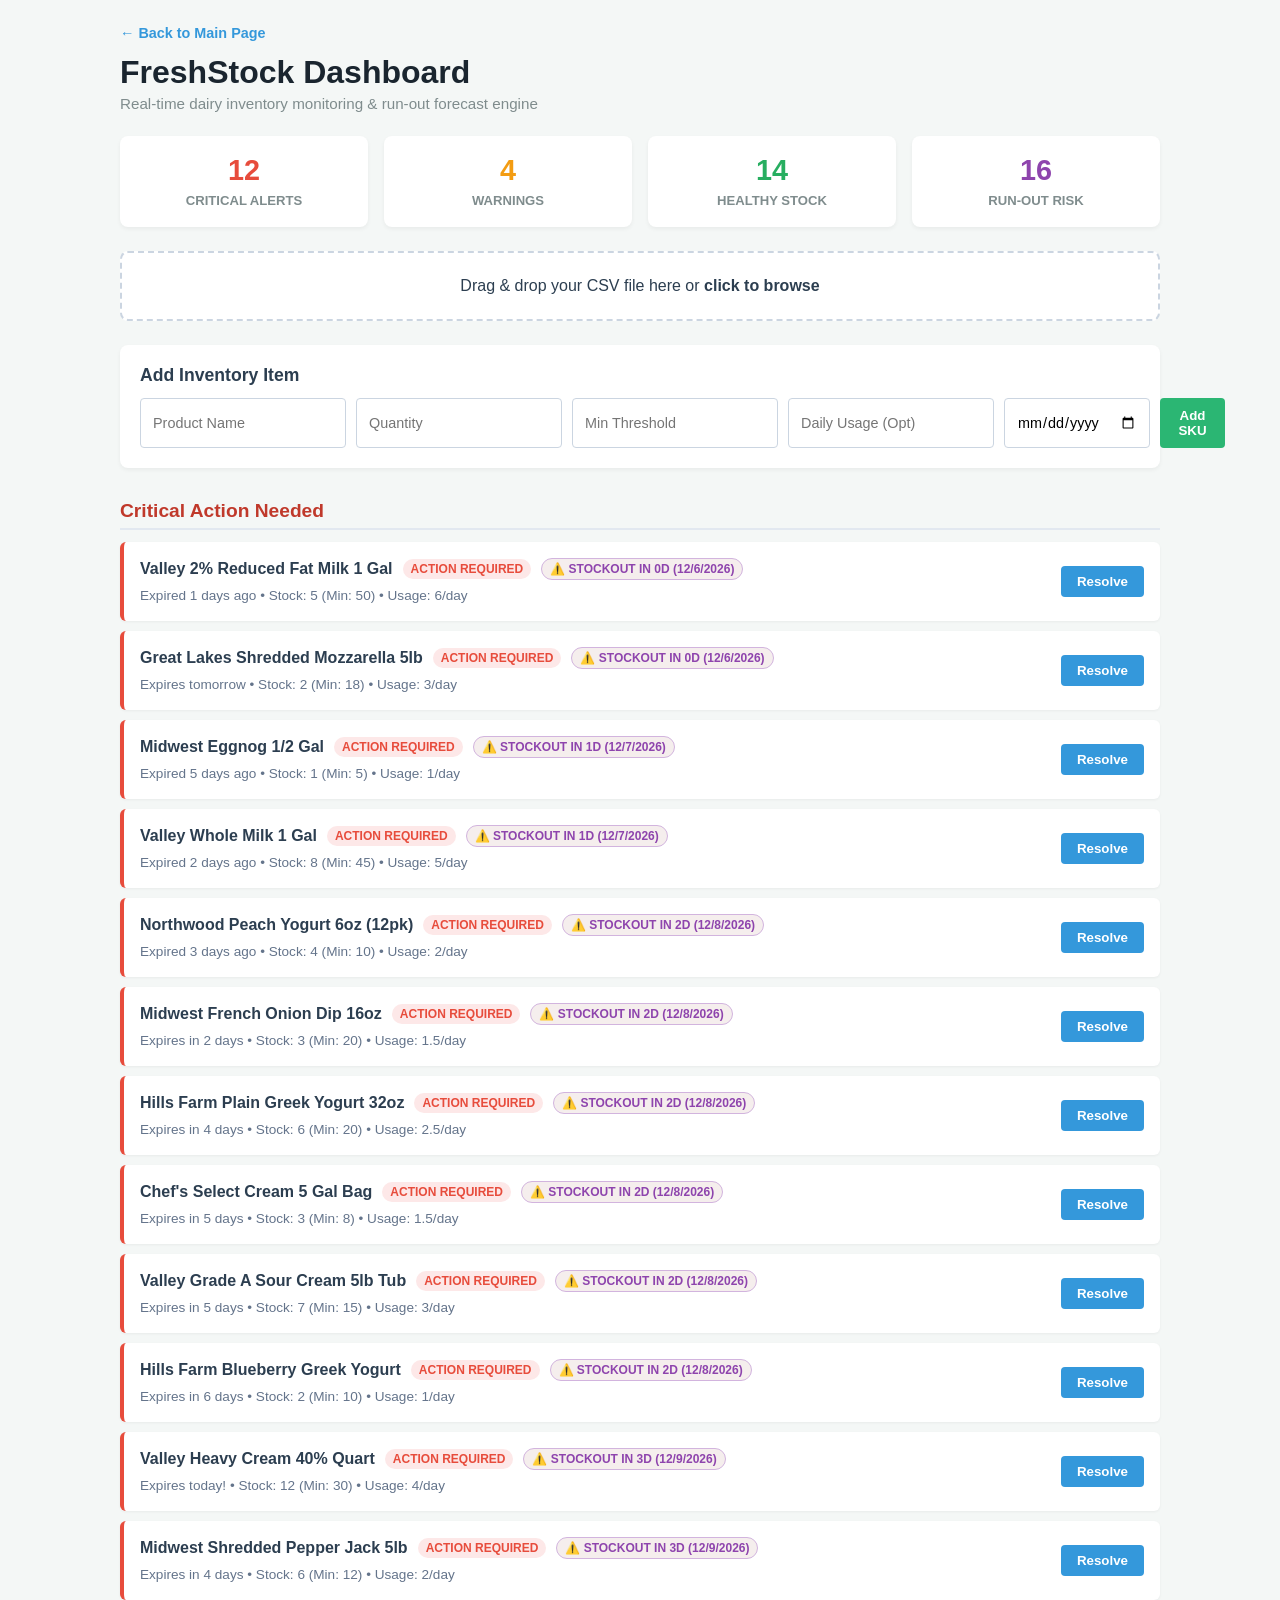
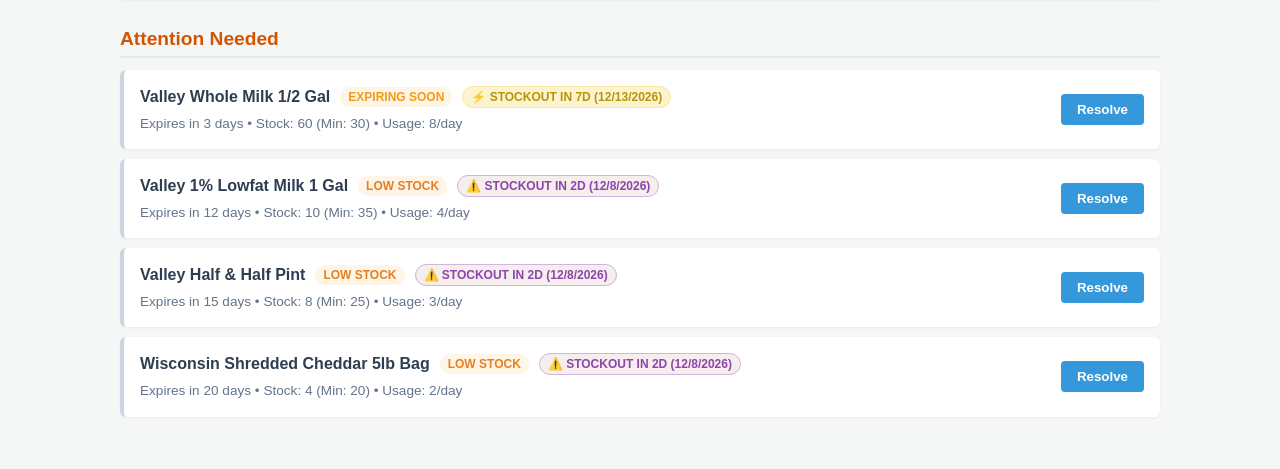
==== dashboard.html @ d98fb93a "refactor(ui): isolate landing page CSS to restore dashboard layout and status badges" ====
<!DOCTYPE html>
<html lang="en">
<head>
  <meta charset="UTF-8" />
  <meta name="viewport" content="width=device-width, initial-scale=1.0" />
  <title>FreshStock - Smart Inventory Dashboard</title>

  <!-- Tab Icon -->
  <link rel="icon" type="image/png" href="fresh.png" />

  <!-- Dashboard CSS -->
  <link rel="stylesheet" href="style.css" />
</head>
<body>
  <div class="container">
    
    <!-- Clean Back Navigation -->
    <nav class="nav-back-container">
      <a href="index.html" class="back-link">← Back to Main Page</a>
    </nav>

    <!-- App Header -->
    <header class="app-header">
      <h1>FreshStock Dashboard</h1>
      <p class="subtitle">Real-time dairy inventory monitoring & run-out forecast engine</p>
    </header>

    <!-- Metrics Bar (Filter Cards) -->
    <section id="metrics-bar" class="metrics-bar"></section>

    <!-- CSV Upload & Remove Dropzone -->
    <section class="upload-section">
      <div id="drop-zone" class="drop-zone">
        <p id="drop-zone-text">Drag & drop your CSV file here or <strong>click to browse</strong></p>
        <input type="file" id="csv-file-input" accept=".csv" style="display: none;" />
        
        <div id="file-info" class="file-info" style="display: none;">
          <span id="uploaded-file-name">filename.csv</span>
          <button type="button" id="remove-file-btn" class="remove-btn">Remove CSV</button>
        </div>
      </div>
    </section>

    <!-- Manual Item Intake Form -->
    <section class="form-section">
      <h2>Add Inventory Item</h2>
      <form id="add-item-form" class="item-form">
        <input type="text" id="item-name" placeholder="Product Name" required />
        <input type="number" id="item-qty" placeholder="Quantity" step="any" required />
        <input type="number" id="item-min" placeholder="Min Threshold" step="any" required />
        <input type="number" id="item-daily" placeholder="Daily Usage (Opt)" step="any" />
        <input type="date" id="item-exp" required />
        <button type="submit" class="submit-btn">Add SKU</button>
      </form>
    </section>

    <!-- Main Inventory SKU Cards Grid -->
    <main id="dashboard" class="dashboard-container"></main>
  </div>

  <script src="script.js"></script>
</body>
</html>
---- style.css ----
* {
  box-sizing: border-box;
  margin: 0;
  padding: 0;
  font-family: -apple-system, BlinkMacSystemFont, "Segoe UI", Roboto, Helvetica, Arial, sans-serif;
}

body {
  background-color: #f4f7f6;
  color: #2c3e50;
  padding: 24px;
}

.container {
  max-width: 1040px;
  margin: 0 auto;
}

/* Back Link for Navigation */
.nav-back-container {
  margin-bottom: 12px;
}

.back-link {
  color: #3498db;
  text-decoration: none;
  font-weight: 600;
  font-size: 0.9rem;
  display: inline-block;
}

.back-link:hover {
  text-decoration: underline;
}

.app-header {
  margin-bottom: 24px;
}

.app-header h1 {
  font-size: 2rem;
  color: #1a252f;
}

.subtitle {
  color: #7f8c8d;
  font-size: 0.95rem;
  margin-top: 4px;
}

/* Metrics Bar (4 columns for Run-Out Metric) */
.metrics-bar {
  display: grid;
  grid-template-columns: repeat(4, 1fr);
  gap: 16px;
  margin-bottom: 24px;
}

.metric-card {
  background-color: #ffffff;
  padding: 16px;
  border-radius: 8px;
  border: 2px solid transparent;
  box-shadow: 0 2px 4px rgba(0, 0, 0, 0.05);
  cursor: pointer;
  text-align: center;
  transition: all 0.2s ease;
}

.metric-card:hover {
  transform: translateY(-2px);
  box-shadow: 0 4px 8px rgba(0, 0, 0, 0.08);
}

.metric-card.active {
  border-color: #3498db;
  background-color: #ebf5fb;
}

.metric-value {
  display: block;
  font-size: 1.8rem;
  font-weight: 700;
  margin-bottom: 4px;
}

.metric-card.critical .metric-value { color: #e74c3c; }
.metric-card.warning .metric-value { color: #f39c12; }
.metric-card.healthy .metric-value { color: #27ae60; }
.metric-card.runout .metric-value { color: #8e44ad; }

.metric-label {
  font-size: 0.82rem;
  font-weight: 600;
  color: #7f8c8d;
  text-transform: uppercase;
}

/* Drop Zone & File Removal */
.upload-section {
  margin-bottom: 24px;
}

.drop-zone {
  background-color: #ffffff;
  border: 2px dashed #cbd5e1;
  border-radius: 8px;
  padding: 24px;
  text-align: center;
  cursor: pointer;
  transition: background-color 0.2s, border-color 0.2s;
}

.drop-zone:hover, .drop-zone.drag-over {
  border-color: #3498db;
  background-color: #f8fafc;
}

.file-info {
  display: flex;
  align-items: center;
  justify-content: center;
  gap: 16px;
}

#uploaded-file-name {
  font-weight: 600;
  color: #2c3e50;
}

.remove-btn {
  background-color: #e74c3c;
  color: white;
  border: none;
  padding: 6px 14px;
  border-radius: 4px;
  cursor: pointer;
  font-weight: 600;
  font-size: 0.85rem;
  transition: background-color 0.2s;
}

.remove-btn:hover {
  background-color: #c0392b;
}

/* Form Section */
.form-section {
  background-color: #ffffff;
  padding: 20px;
  border-radius: 8px;
  box-shadow: 0 2px 4px rgba(0, 0, 0, 0.05);
  margin-bottom: 32px;
}

.form-section h2 {
  font-size: 1.1rem;
  margin-bottom: 12px;
}

.item-form {
  display: grid;
  grid-template-columns: 2fr 1fr 1fr 1fr 1.2fr auto;
  gap: 10px;
}

.item-form input {
  padding: 10px 12px;
  border: 1px solid #cbd5e1;
  border-radius: 4px;
  font-size: 0.9rem;
}

.submit-btn {
  background-color: #2bb673;
  color: white;
  border: none;
  padding: 10px 18px;
  border-radius: 4px;
  font-weight: 600;
  cursor: pointer;
  transition: background-color 0.2s;
}

.submit-btn:hover {
  background-color: #249960;
}

/* Dashboard & Sections */
.section {
  margin-bottom: 28px;
}

.section-title {
  font-size: 1.2rem;
  margin-bottom: 12px;
  padding-bottom: 6px;
  border-bottom: 2px solid #e2e8f0;
}

.section-title.critical { color: #c0392b; }
.section-title.warning { color: #d35400; }
.section-title.healthy { color: #27ae60; }

.card-list {
  display: flex;
  flex-direction: column;
  gap: 10px;
}

.card {
  background-color: #ffffff;
  padding: 16px;
  border-radius: 6px;
  display: flex;
  justify-content: space-between;
  align-items: center;
  box-shadow: 0 1px 3px rgba(0, 0, 0, 0.05);
  border-left: 4px solid #cbd5e1;
}

.card.card-critical {
  border-left-color: #e74c3c;
}

.card-header {
  display: flex;
  align-items: center;
  gap: 10px;
  margin-bottom: 6px;
  flex-wrap: wrap;
}

.item-name {
  font-weight: 600;
  font-size: 1rem;
}

.badge {
  font-size: 0.75rem;
  font-weight: 700;
  padding: 3px 8px;
  border-radius: 12px;
  text-transform: uppercase;
}

/* Expiration / Stock Badges */
.badge-EXPIRED, .badge-BOTH { background-color: #fde8e8; color: #e74c3c; }
.badge-EXPIRING_SOON { background-color: #fef5e7; color: #f39c12; }
.badge-LOW_STOCK { background-color: #fef5e7; color: #e67e22; }
.badge-HEALTHY { background-color: #eafaf1; color: #27ae60; }

/* Run-Out Forecast Badges */
.badge-runout-critical { background-color: #f5eeed; color: #8e44ad; border: 1px solid #d2b4de; }
.badge-runout-warning { background-color: #fcf3cf; color: #b7950b; border: 1px solid #f9e79f; }
.badge-runout-safe { background-color: #ebf5fb; color: #2980b9; }

.meta-text {
  font-size: 0.85rem;
  color: #64748b;
  line-height: 1.4;
}

.action-btn {
  background-color: #3498db;
  color: white;
  border: none;
  padding: 8px 16px;
  border-radius: 4px;
  font-weight: 600;
  cursor: pointer;
  transition: background-color 0.2s;
}

.action-btn:hover {
  background-color: #2980b9;
}

.empty-state {
  background-color: #ffffff;
  padding: 40px;
  text-align: center;
  border-radius: 8px;
  color: #64748b;
}

@media (max-width: 850px) {
  .metrics-bar { grid-template-columns: repeat(2, 1fr); }
  .item-form { grid-template-columns: 1fr; }
}
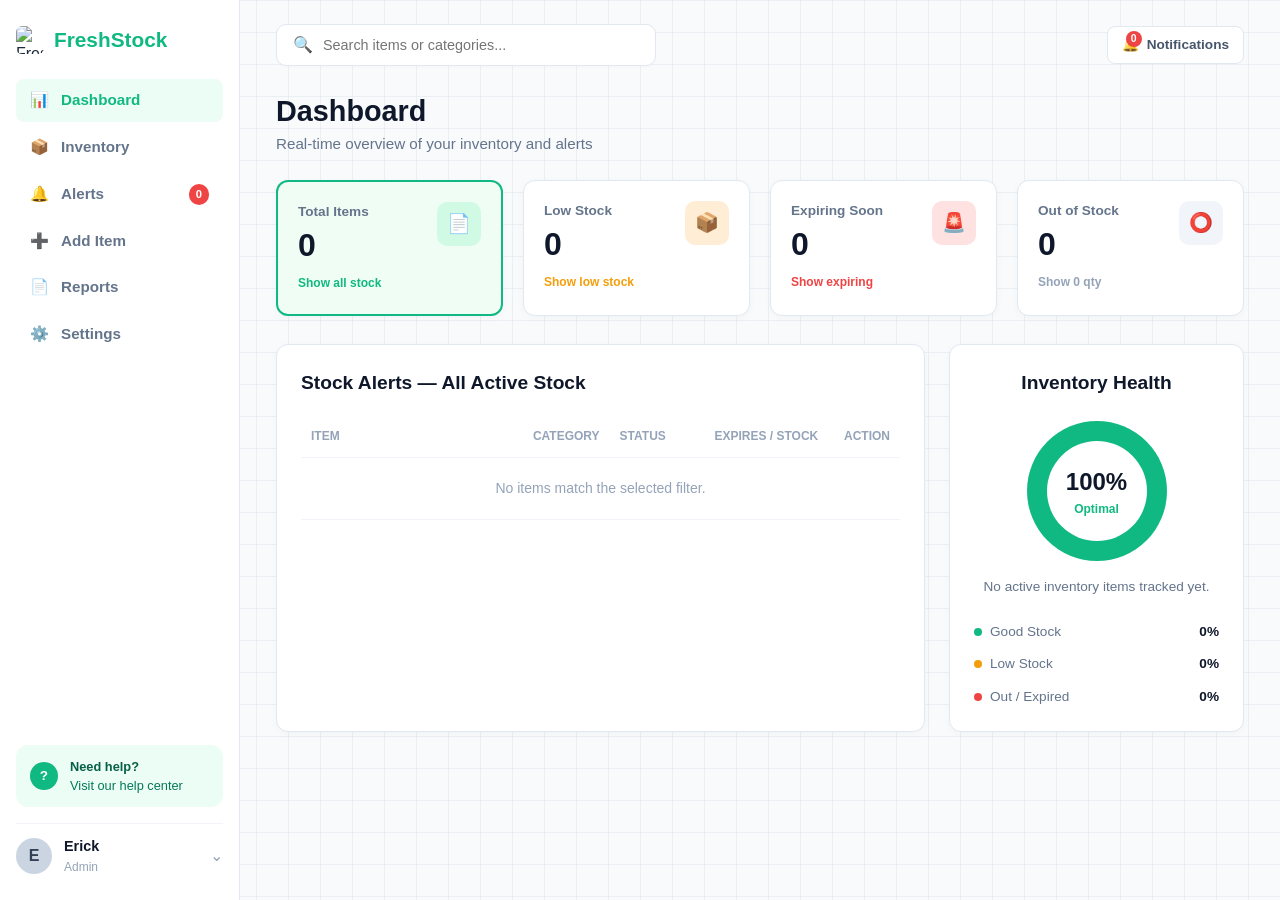
==== commit a4303287: "feat(ui): add sidebar navigation and optimize dashboard table layout - Implement left-side navigatio" ====
--- a/dashboard.html
+++ b/dashboard.html
@@ -1,61 +1,316 @@
 <!DOCTYPE html>
 <html lang="en">
 <head>
-  <meta charset="UTF-8" />
-  <meta name="viewport" content="width=device-width, initial-scale=1.0" />
-  <title>FreshStock - Smart Inventory Dashboard</title>
-
-  <!-- Tab Icon -->
-  <link rel="icon" type="image/png" href="fresh.png" />
-
-  <!-- Dashboard CSS -->
-  <link rel="stylesheet" href="style.css" />
+  <meta charset="UTF-8">
+  <meta name="viewport" content="width=device-width, initial-scale=1.0">
+  <title>FreshStock - Dashboard</title>
+
+  <!-- Browser Tab Favicon -->
+  <link rel="icon" type="image/png" href="fresh.png">
+  <link rel="stylesheet" href="style.css">
 </head>
 <body>
-  <div class="container">
-    
-    <!-- Clean Back Navigation -->
-    <nav class="nav-back-container">
-      <a href="index.html" class="back-link">← Back to Main Page</a>
-    </nav>
-
-    <!-- App Header -->
-    <header class="app-header">
-      <h1>FreshStock Dashboard</h1>
-      <p class="subtitle">Real-time dairy inventory monitoring & run-out forecast engine</p>
-    </header>
-
-    <!-- Metrics Bar (Filter Cards) -->
-    <section id="metrics-bar" class="metrics-bar"></section>
-
-    <!-- CSV Upload & Remove Dropzone -->
-    <section class="upload-section">
-      <div id="drop-zone" class="drop-zone">
-        <p id="drop-zone-text">Drag & drop your CSV file here or <strong>click to browse</strong></p>
-        <input type="file" id="csv-file-input" accept=".csv" style="display: none;" />
-        
-        <div id="file-info" class="file-info" style="display: none;">
-          <span id="uploaded-file-name">filename.csv</span>
-          <button type="button" id="remove-file-btn" class="remove-btn">Remove CSV</button>
-        </div>
+
+  <div class="app-layout">
+    <!-- Left Navigation Sidebar -->
+    <aside class="sidebar">
+      <div class="sidebar-top">
+        <div class="sidebar-brand">
+          <!-- Favicon logo image -->
+          <img src="fresh.png" alt="FreshStock Icon" class="brand-logo-img" />
+          <span class="brand-name">FreshStock</span>
+        </div>
+
+        <nav class="sidebar-nav">
+          <a href="#dashboard" class="nav-item active" data-tab="dashboard">
+            <span class="nav-icon">📊</span> Dashboard
+          </a>
+          <a href="#inventory" class="nav-item" data-tab="inventory">
+            <span class="nav-icon">📦</span> Inventory
+          </a>
+          <a href="#alerts" class="nav-item" data-tab="alerts">
+            <span class="nav-icon">🔔</span> Alerts
+            <span class="nav-badge" id="nav-alerts-badge">0</span>
+          </a>
+          <a href="#add-item" class="nav-item" data-tab="add-item">
+            <span class="nav-icon">➕</span> Add Item
+          </a>
+          <a href="#reports" class="nav-item" data-tab="reports">
+            <span class="nav-icon">📄</span> Reports
+          </a>
+          <a href="#settings" class="nav-item" data-tab="settings">
+            <span class="nav-icon">⚙️</span> Settings
+          </a>
+        </nav>
       </div>
-    </section>
-
-    <!-- Manual Item Intake Form -->
-    <section class="form-section">
-      <h2>Add Inventory Item</h2>
-      <form id="add-item-form" class="item-form">
-        <input type="text" id="item-name" placeholder="Product Name" required />
-        <input type="number" id="item-qty" placeholder="Quantity" step="any" required />
-        <input type="number" id="item-min" placeholder="Min Threshold" step="any" required />
-        <input type="number" id="item-daily" placeholder="Daily Usage (Opt)" step="any" />
-        <input type="date" id="item-exp" required />
-        <button type="submit" class="submit-btn">Add SKU</button>
-      </form>
-    </section>
-
-    <!-- Main Inventory SKU Cards Grid -->
-    <main id="dashboard" class="dashboard-container"></main>
+
+      <div class="sidebar-bottom">
+        <div class="help-card">
+          <div class="help-icon">?</div>
+          <div class="help-text">
+            <strong>Need help?</strong>
+            <span>Visit our help center</span>
+          </div>
+        </div>
+
+        <div class="user-profile">
+          <div class="user-avatar">E</div>
+          <div class="user-info">
+            <span class="user-name">Erick</span>
+            <span class="user-role">Admin</span>
+          </div>
+          <span class="profile-arrow">⌄</span>
+        </div>
+      </div>
+    </aside>
+
+    <!-- Main Content Area -->
+    <main class="main-content">
+      <!-- Top Bar: Search & Notifications -->
+      <header class="top-bar">
+        <div class="search-box">
+          <span class="search-icon">🔍</span>
+          <input type="text" id="global-search" placeholder="Search items or categories..." />
+        </div>
+        <div class="notification-btn">
+          <span class="notif-icon">🔔</span>
+          <span class="notif-text">Notifications</span>
+          <span class="notif-badge" id="topbar-notif-badge">0</span>
+        </div>
+      </header>
+
+      <!-- VIEW 1: DASHBOARD -->
+      <section id="view-dashboard" class="tab-view active">
+        <div class="dashboard-header">
+          <h1>Dashboard</h1>
+          <p>Real-time overview of your inventory and alerts</p>
+        </div>
+
+        <!-- Metric Stat Cards (Clickable Quick Filters) -->
+        <div class="metrics-grid">
+          <div class="stat-card clickable active-filter" data-filter="all">
+            <div class="stat-info">
+              <span class="stat-title">Total Items</span>
+              <span class="stat-number" id="total-items-val">0</span>
+              <span class="stat-trend positive">Show all stock</span>
+            </div>
+            <div class="stat-icon-bg green-bg">📄</div>
+          </div>
+
+          <div class="stat-card clickable" data-filter="low">
+            <div class="stat-info">
+              <span class="stat-title">Low Stock</span>
+              <span class="stat-number" id="low-stock-val">0</span>
+              <span class="stat-trend warning">Show low stock</span>
+            </div>
+            <div class="stat-icon-bg orange-bg">📦</div>
+          </div>
+
+          <div class="stat-card clickable" data-filter="expiring">
+            <div class="stat-info">
+              <span class="stat-title">Expiring Soon</span>
+              <span class="stat-number" id="expiring-val">0</span>
+              <span class="stat-trend danger">Show expiring</span>
+            </div>
+            <div class="stat-icon-bg red-bg">🚨</div>
+          </div>
+
+          <div class="stat-card clickable" data-filter="out">
+            <div class="stat-info">
+              <span class="stat-title">Out of Stock</span>
+              <span class="stat-number" id="out-val">0</span>
+              <span class="stat-trend neutral">Show 0 qty</span>
+            </div>
+            <div class="stat-icon-bg gray-bg">⭕</div>
+          </div>
+        </div>
+
+        <!-- Dashboard Grid Layout -->
+        <div class="dashboard-body-grid">
+          <!-- Stock Alerts Table Panel -->
+          <div class="panel table-panel">
+            <div class="panel-header">
+              <h2 id="alerts-table-title">Stock Alerts</h2>
+            </div>
+
+            <table class="data-table">
+              <thead>
+                <tr>
+                  <th>Item</th>
+                  <th>Category</th>
+                  <th>Status</th>
+                  <th>Expires / Stock</th>
+                  <th style="text-align: right;">Action</th>
+                </tr>
+              </thead>
+              <tbody id="dashboard-alerts-tbody">
+                <!-- Rendered dynamically via JS -->
+              </tbody>
+            </table>
+          </div>
+
+          <!-- Inventory Health Chart Widget Panel -->
+          <div class="panel health-panel">
+            <h2>Inventory Health</h2>
+
+            <div class="donut-chart-wrapper">
+              <div class="donut-chart" id="health-donut">
+                <div class="chart-center">
+                  <span class="chart-percent" id="health-percent">100%</span>
+                  <span class="chart-label" id="health-status-text">Optimal</span>
+                </div>
+              </div>
+            </div>
+
+            <p class="health-summary" id="health-summary-text">Your inventory is in great shape!</p>
+
+            <div class="health-legend">
+              <div class="legend-item">
+                <span class="dot dot-green"></span>
+                <span class="legend-name">Good Stock</span>
+                <span class="legend-val" id="legend-good-val">0%</span>
+              </div>
+              <div class="legend-item">
+                <span class="dot dot-orange"></span>
+                <span class="legend-name">Low Stock</span>
+                <span class="legend-val" id="legend-low-val">0%</span>
+              </div>
+              <div class="legend-item">
+                <span class="dot dot-red"></span>
+                <span class="legend-name">Out / Expired</span>
+                <span class="legend-val" id="legend-bad-val">0%</span>
+              </div>
+            </div>
+          </div>
+        </div>
+      </section>
+
+      <!-- VIEW 2: FULL INVENTORY -->
+      <section id="view-inventory" class="tab-view hidden">
+        <div class="dashboard-header">
+          <h1>Full Inventory</h1>
+          <p>View, manage, and remove active items in your local database</p>
+        </div>
+        <div class="panel">
+          <table class="data-table">
+            <thead>
+              <tr>
+                <th>Item Name</th>
+                <th>Category</th>
+                <th>Quantity</th>
+                <th>Daily Usage</th>
+                <th>Expiration</th>
+                <th style="text-align: right;">Action</th>
+              </tr>
+            </thead>
+            <tbody id="full-inventory-tbody">
+              <!-- Rendered dynamically -->
+            </tbody>
+          </table>
+        </div>
+      </section>
+
+      <!-- VIEW 3: ALERTS -->
+      <section id="view-alerts" class="tab-view hidden">
+        <div class="dashboard-header">
+          <h1>Stock Alerts & Critical Items</h1>
+          <p>Filtered view for items requiring immediate attention</p>
+        </div>
+        <div class="panel">
+          <table class="data-table">
+            <thead>
+              <tr>
+                <th>Item</th>
+                <th>Category</th>
+                <th>Status</th>
+                <th>Details</th>
+                <th style="text-align: right;">Action</th>
+              </tr>
+            </thead>
+            <tbody id="all-alerts-tbody">
+              <!-- Rendered dynamically -->
+            </tbody>
+          </table>
+        </div>
+      </section>
+
+      <!-- VIEW 4: ADD ITEM & CSV -->
+      <section id="view-add-item" class="tab-view hidden">
+        <div class="dashboard-header">
+          <h1>Add & Import Stock</h1>
+          <p>Add individual items manually or upload a bulk CSV file</p>
+        </div>
+
+        <div class="controls-grid">
+          <!-- CSV Upload -->
+          <div class="panel">
+            <h2>Import via CSV</h2>
+            <div id="drop-zone" class="drop-zone">
+              <div class="drop-zone-text">
+                <div class="drop-icon">📁</div>
+                <strong>Drag & drop CSV file here</strong>
+                <p>Format: Name, Category, Quantity, DailyRate, ExpirationDate</p>
+              </div>
+              <input type="file" id="csv-file-input" accept=".csv" style="display: none;" />
+            </div>
+          </div>
+
+          <!-- Manual Form -->
+          <div class="panel">
+            <h2>Manual Add Item</h2>
+            <form id="add-item-form" class="form-grid">
+              <div class="form-group full-width">
+                <label>Item Name</label>
+                <input type="text" id="item-name" required placeholder="e.g. Fresh Milk 1L" />
+              </div>
+              <div class="form-group">
+                <label>Category</label>
+                <input type="text" id="item-category" required placeholder="e.g. Dairy" />
+              </div>
+              <div class="form-group">
+                <label>Quantity</label>
+                <input type="number" id="item-qty" required min="0" value="10" />
+              </div>
+              <div class="form-group">
+                <label>Daily Usage Rate</label>
+                <input type="number" id="item-rate" required min="1" value="2" />
+              </div>
+              <div class="form-group">
+                <label>Expiration Date</label>
+                <input type="date" id="item-exp" required />
+              </div>
+              <button type="submit" class="submit-btn">Add Stock Item</button>
+            </form>
+          </div>
+        </div>
+      </section>
+
+      <!-- VIEW 5: REPORTS -->
+      <section id="view-reports" class="tab-view hidden">
+        <div class="dashboard-header">
+          <h1>Reports & Export</h1>
+          <p>Download active session records</p>
+        </div>
+        <div class="panel">
+          <h2>Export Local Inventory</h2>
+          <p class="sub-text" style="margin-bottom: 20px;">Download a complete CSV spreadsheet of your current session inventory data.</p>
+          <button id="export-csv-btn" class="submit-btn" style="width: auto; padding: 10px 24px;">Export to CSV</button>
+        </div>
+      </section>
+
+      <!-- VIEW 6: SETTINGS -->
+      <section id="view-settings" class="tab-view hidden">
+        <div class="dashboard-header">
+          <h1>Settings & Data Control</h1>
+          <p>Manage browser local memory</p>
+        </div>
+        <div class="panel">
+          <h2>Local Storage Reset</h2>
+          <p class="sub-text" style="margin-bottom: 20px;">Clear all stored inventory records from your local storage memory.</p>
+          <button id="reset-session-btn" class="btn-outline-sm" style="color: #ef4444; border-color: #fca5a5;">Clear All Data</button>
+        </div>
+      </section>
+    </main>
   </div>
 
   <script src="script.js"></script>
--- a/style.css
+++ b/style.css
@@ -1,290 +1,556 @@
+/* ====================================================
+   FreshStock Clean Light Theme (style.css)
+   ==================================================== */
+
 * {
   box-sizing: border-box;
   margin: 0;
   padding: 0;
+}
+
+body {
+  background-color: #f8fafc;
+  background-image: 
+    linear-gradient(to right, rgba(226, 232, 240, 0.6) 1px, transparent 1px),
+    linear-gradient(to bottom, rgba(226, 232, 240, 0.6) 1px, transparent 1px);
+  background-size: 32px 32px;
+  min-height: 100vh;
   font-family: -apple-system, BlinkMacSystemFont, "Segoe UI", Roboto, Helvetica, Arial, sans-serif;
-}
-
-body {
-  background-color: #f4f7f6;
-  color: #2c3e50;
-  padding: 24px;
-}
-
-.container {
-  max-width: 1040px;
-  margin: 0 auto;
-}
-
-/* Back Link for Navigation */
-.nav-back-container {
-  margin-bottom: 12px;
-}
-
-.back-link {
-  color: #3498db;
+  color: #1e293b;
+  line-height: 1.5;
+}
+
+.app-layout {
+  display: flex;
+  min-height: 100vh;
+}
+
+/* Tab View Visibility Toggles */
+.tab-view {
+  display: block;
+}
+
+.tab-view.hidden {
+  display: none !important;
+}
+
+/* Sidebar Navigation */
+.sidebar {
+  width: 240px;
+  background: #ffffff;
+  border-right: 1px solid #e2e8f0;
+  padding: 24px 16px;
+  display: flex;
+  flex-direction: column;
+  justify-content: space-between;
+  flex-shrink: 0;
+}
+
+.sidebar-brand {
+  display: flex;
+  align-items: center;
+  gap: 10px;
+  padding-bottom: 24px;
+}
+
+.brand-logo-img {
+  width: 28px;
+  height: 28px;
+  object-fit: contain;
+  border-radius: 6px;
+}
+
+.brand-name {
+  font-size: 1.3rem;
+  font-weight: 800;
+  color: #10b981;
+}
+
+.sidebar-nav {
+  display: flex;
+  flex-direction: column;
+  gap: 4px;
+}
+
+.nav-item {
+  display: flex;
+  align-items: center;
+  gap: 12px;
+  padding: 10px 14px;
+  color: #64748b;
   text-decoration: none;
   font-weight: 600;
+  font-size: 0.95rem;
+  border-radius: 8px;
+  transition: all 0.2s ease;
+}
+
+.nav-item:hover {
+  background: #f1f5f9;
+  color: #0f172a;
+}
+
+.nav-item.active {
+  background: #ecfdf5;
+  color: #10b981;
+  font-weight: 700;
+}
+
+.nav-badge {
+  background: #ef4444;
+  color: #ffffff;
+  font-size: 0.7rem;
+  font-weight: 700;
+  padding: 2px 7px;
+  border-radius: 10px;
+  margin-left: auto;
+}
+
+/* Sidebar Footer & Widgets */
+.help-card {
+  background: #ecfdf5;
+  border-radius: 12px;
+  padding: 12px 14px;
+  display: flex;
+  align-items: center;
+  gap: 12px;
+  margin-bottom: 16px;
+}
+
+.help-icon {
+  width: 28px;
+  height: 28px;
+  background: #10b981;
+  color: white;
+  border-radius: 50%;
+  display: flex;
+  align-items: center;
+  justify-content: center;
+  font-weight: 700;
+  font-size: 0.85rem;
+}
+
+.help-text {
+  display: flex;
+  flex-direction: column;
+  font-size: 0.8rem;
+}
+
+.help-text strong { color: #065f46; }
+.help-text span { color: #047857; }
+
+.user-profile {
+  display: flex;
+  align-items: center;
+  gap: 12px;
+  padding-top: 12px;
+  border-top: 1px solid #f1f5f9;
+}
+
+.user-avatar {
+  width: 36px;
+  height: 36px;
+  border-radius: 50%;
+  background: #cbd5e1;
+  display: flex;
+  align-items: center;
+  justify-content: center;
+  font-weight: 700;
+  color: #334155;
+}
+
+.user-info {
+  display: flex;
+  flex-direction: column;
+  flex: 1;
+}
+
+.user-name {
+  font-weight: 700;
   font-size: 0.9rem;
-  display: inline-block;
-}
-
-.back-link:hover {
-  text-decoration: underline;
-}
-
-.app-header {
+  color: #0f172a;
+}
+
+.user-role {
+  font-size: 0.75rem;
+  color: #94a3b8;
+}
+
+.profile-arrow { color: #94a3b8; }
+
+/* Main Content Area */
+.main-content {
+  flex: 1;
+  padding: 24px 36px;
+}
+
+.top-bar {
+  display: flex;
+  justify-content: space-between;
+  align-items: center;
   margin-bottom: 24px;
 }
 
-.app-header h1 {
-  font-size: 2rem;
-  color: #1a252f;
-}
-
-.subtitle {
-  color: #7f8c8d;
-  font-size: 0.95rem;
-  margin-top: 4px;
-}
-
-/* Metrics Bar (4 columns for Run-Out Metric) */
-.metrics-bar {
+.search-box {
+  background: #ffffff;
+  border: 1px solid #e2e8f0;
+  border-radius: 10px;
+  padding: 8px 16px;
+  display: flex;
+  align-items: center;
+  gap: 10px;
+  width: 380px;
+  box-shadow: 0 1px 3px rgba(0,0,0,0.02);
+}
+
+.search-box input {
+  border: none;
+  outline: none;
+  width: 100%;
+  font-size: 0.9rem;
+  color: #334155;
+}
+
+.notification-btn {
+  display: flex;
+  align-items: center;
+  gap: 8px;
+  background: #ffffff;
+  border: 1px solid #e2e8f0;
+  padding: 8px 14px;
+  border-radius: 8px;
+  font-size: 0.85rem;
+  font-weight: 600;
+  color: #475569;
+  cursor: pointer;
+  position: relative;
+}
+
+.notif-badge {
+  background: #ef4444;
+  color: white;
+  border-radius: 50%;
+  width: 16px;
+  height: 16px;
+  font-size: 0.65rem;
+  display: flex;
+  align-items: center;
+  justify-content: center;
+  position: absolute;
+  top: 4px;
+  left: 18px;
+}
+
+.dashboard-header { margin-bottom: 24px; }
+.dashboard-header h1 { font-size: 1.8rem; font-weight: 800; color: #0f172a; }
+.dashboard-header p { color: #64748b; font-size: 0.95rem; }
+
+/* Metrics Stat Cards */
+.metrics-grid {
   display: grid;
   grid-template-columns: repeat(4, 1fr);
-  gap: 16px;
-  margin-bottom: 24px;
-}
-
-.metric-card {
-  background-color: #ffffff;
-  padding: 16px;
-  border-radius: 8px;
-  border: 2px solid transparent;
-  box-shadow: 0 2px 4px rgba(0, 0, 0, 0.05);
+  gap: 20px;
+  margin-bottom: 28px;
+}
+
+.stat-card {
+  background: #ffffff;
+  border: 1px solid #e2e8f0;
+  border-radius: 12px;
+  padding: 20px;
+  display: flex;
+  justify-content: space-between;
+  align-items: flex-start;
+  box-shadow: 0 2px 8px rgba(0,0,0,0.03);
+}
+
+.stat-card.clickable {
   cursor: pointer;
-  text-align: center;
+  transition: transform 0.2s ease, box-shadow 0.2s ease, border-color 0.2s ease;
+}
+
+.stat-card.clickable:hover {
+  transform: translateY(-3px);
+  box-shadow: 0 6px 16px rgba(0, 0, 0, 0.08);
+  border-color: #10b981;
+}
+
+.stat-card.active-filter {
+  border: 2px solid #10b981;
+  background-color: #f0fdf4;
+}
+
+.stat-title {
+  font-size: 0.85rem;
+  font-weight: 600;
+  color: #64748b;
+  display: block;
+  margin-bottom: 6px;
+}
+
+.stat-number {
+  font-size: 2rem;
+  font-weight: 800;
+  color: #0f172a;
+  display: block;
+  line-height: 1.1;
+  margin-bottom: 6px;
+}
+
+.stat-trend { font-size: 0.75rem; font-weight: 600; }
+.stat-trend.positive { color: #10b981; }
+.stat-trend.warning { color: #f59e0b; }
+.stat-trend.danger { color: #ef4444; }
+.stat-trend.neutral { color: #94a3b8; }
+
+.stat-icon-bg {
+  width: 44px;
+  height: 44px;
+  border-radius: 10px;
+  display: flex;
+  align-items: center;
+  justify-content: center;
+  font-size: 1.2rem;
+}
+
+.green-bg { background: #d1fae5; }
+.orange-bg { background: #ffedd5; }
+.red-bg { background: #fee2e2; }
+.gray-bg { background: #f1f5f9; }
+
+/* Main Dashboard Grid Layout */
+.dashboard-body-grid {
+  display: grid;
+  grid-template-columns: 2.2fr 1fr;
+  gap: 24px;
+}
+
+.panel {
+  background: #ffffff;
+  border: 1px solid #e2e8f0;
+  border-radius: 12px;
+  padding: 24px;
+  box-shadow: 0 2px 8px rgba(0,0,0,0.03);
+}
+
+.panel-header {
+  display: flex;
+  justify-content: space-between;
+  align-items: center;
+  margin-bottom: 18px;
+}
+
+.panel h2 { font-size: 1.2rem; font-weight: 700; color: #0f172a; }
+
+.btn-outline-sm {
+  background: transparent;
+  border: 1px solid #e2e8f0;
+  padding: 6px 12px;
+  border-radius: 6px;
+  font-size: 0.8rem;
+  font-weight: 600;
+  color: #475569;
+  cursor: pointer;
+}
+
+/* Optimized Data Table Layout */
+.data-table {
+  width: 100%;
+  border-collapse: collapse;
+  font-size: 0.875rem;
+  table-layout: auto; /* Natural content fitting */
+}
+
+.data-table th,
+.data-table td {
+  padding: 12px 10px;
+  border-bottom: 1px solid #f1f5f9;
+  vertical-align: middle;
+  text-align: left;
+}
+
+.data-table th {
+  color: #94a3b8;
+  font-size: 0.75rem;
+  font-weight: 700;
+  text-transform: uppercase;
+  white-space: nowrap;
+}
+
+.data-table td {
+  color: #334155;
+}
+
+/* Balanced Column Width Ratios */
+.data-table th:nth-child(1), .data-table td:nth-child(1) { width: 38%; } /* ITEM */
+.data-table th:nth-child(2), .data-table td:nth-child(2) { width: 14%; white-space: nowrap; } /* CATEGORY */
+.data-table th:nth-child(3), .data-table td:nth-child(3) { width: 16%; white-space: nowrap; } /* STATUS */
+.data-table th:nth-child(4), .data-table td:nth-child(4) { width: 20%; white-space: nowrap; } /* EXPIRES / STOCK */
+.data-table th:nth-child(5), .data-table td:nth-child(5) { width: 12%; text-align: right; white-space: nowrap; } /* ACTION */
+
+/* Clean Item Title & Tag Typography */
+.item-title {
+  font-weight: 600;
+  color: #0f172a;
+  display: block;
+  word-wrap: break-word; /* Allows full titles to render without cutoff */
+}
+
+.category-tag {
+  color: #64748b;
+  font-weight: 500;
+  font-size: 0.85rem;
+  display: inline-block;
+}
+
+.status-pill {
+  font-size: 0.75rem;
+  font-weight: 700;
+  padding: 4px 10px;
+  border-radius: 12px;
+  display: inline-block;
+  white-space: nowrap;
+}
+
+.status-expiring { background: #fef2f2; color: #ef4444; }
+.status-low { background: #fff7ed; color: #ea580c; }
+.status-out { background: #fef2f2; color: #dc2626; }
+
+.exp-date { font-weight: 600; color: #1e293b; }
+.sub-text { font-size: 0.75rem; color: #94a3b8; }
+
+.btn-table-action {
+  background: transparent;
+  border: 1px solid #e2e8f0;
+  padding: 4px 12px;
+  border-radius: 6px;
+  font-size: 0.8rem;
+  font-weight: 600;
+  color: #475569;
+  cursor: pointer;
   transition: all 0.2s ease;
 }
 
-.metric-card:hover {
-  transform: translateY(-2px);
-  box-shadow: 0 4px 8px rgba(0, 0, 0, 0.08);
-}
-
-.metric-card.active {
-  border-color: #3498db;
-  background-color: #ebf5fb;
-}
-
-.metric-value {
-  display: block;
-  font-size: 1.8rem;
-  font-weight: 700;
-  margin-bottom: 4px;
-}
-
-.metric-card.critical .metric-value { color: #e74c3c; }
-.metric-card.warning .metric-value { color: #f39c12; }
-.metric-card.healthy .metric-value { color: #27ae60; }
-.metric-card.runout .metric-value { color: #8e44ad; }
-
-.metric-label {
-  font-size: 0.82rem;
-  font-weight: 600;
-  color: #7f8c8d;
-  text-transform: uppercase;
-}
-
-/* Drop Zone & File Removal */
-.upload-section {
-  margin-bottom: 24px;
-}
+.btn-table-action:hover {
+  background: #f1f5f9;
+}
+
+/* Donut Chart Widget */
+.health-panel { text-align: center; }
+
+.donut-chart-wrapper {
+  display: flex;
+  justify-content: center;
+  margin: 24px 0 16px 0;
+}
+
+.donut-chart {
+  width: 140px;
+  height: 140px;
+  border-radius: 50%;
+  background: conic-gradient(#10b981 0% 100%);
+  display: flex;
+  align-items: center;
+  justify-content: center;
+}
+
+.chart-center {
+  width: 100px;
+  height: 100px;
+  background: #ffffff;
+  border-radius: 50%;
+  display: flex;
+  flex-direction: column;
+  align-items: center;
+  justify-content: center;
+}
+
+.chart-percent { font-size: 1.5rem; font-weight: 800; color: #0f172a; }
+.chart-label { font-size: 0.75rem; font-weight: 600; color: #10b981; }
+
+.health-summary { font-size: 0.85rem; color: #64748b; margin-bottom: 24px; }
+
+.health-legend { display: flex; flex-direction: column; gap: 12px; }
+
+.legend-item {
+  display: flex;
+  align-items: center;
+  justify-content: space-between;
+  font-size: 0.85rem;
+}
+
+.dot { width: 8px; height: 8px; border-radius: 50%; display: inline-block; margin-right: 8px; }
+.dot-green { background: #10b981; }
+.dot-orange { background: #f59e0b; }
+.dot-red { background: #ef4444; }
+
+.legend-name { color: #64748b; flex: 1; text-align: left; }
+.legend-val { font-weight: 700; color: #0f172a; }
+
+/* Add Item & Form Utilities */
+.controls-grid {
+  display: grid;
+  grid-template-columns: 1fr 1fr;
+  gap: 24px;
+}
+
+.form-grid {
+  display: grid;
+  grid-template-columns: 1fr 1fr;
+  gap: 12px;
+  margin-top: 16px;
+}
+
+.form-group {
+  display: flex;
+  flex-direction: column;
+  gap: 6px;
+}
+
+.form-group.full-width { grid-column: span 2; }
+
+.form-group label {
+  font-size: 0.8rem;
+  font-weight: 600;
+  color: #475569;
+}
+
+.form-group input {
+  padding: 8px 12px;
+  border: 1px solid #cbd5e1;
+  border-radius: 6px;
+  font-size: 0.9rem;
+  outline: none;
+}
+
+.submit-btn {
+  grid-column: span 2;
+  background-color: #10b981;
+  color: white;
+  border: none;
+  padding: 10px;
+  border-radius: 6px;
+  font-weight: 700;
+  cursor: pointer;
+  margin-top: 8px;
+}
+
+.submit-btn:hover { background-color: #059669; }
 
 .drop-zone {
-  background-color: #ffffff;
   border: 2px dashed #cbd5e1;
-  border-radius: 8px;
-  padding: 24px;
+  background: #f8fafc;
+  border-radius: 10px;
+  padding: 32px;
   text-align: center;
   cursor: pointer;
-  transition: background-color 0.2s, border-color 0.2s;
+  margin-top: 16px;
+  transition: all 0.2s ease;
 }
 
 .drop-zone:hover, .drop-zone.drag-over {
-  border-color: #3498db;
-  background-color: #f8fafc;
-}
-
-.file-info {
-  display: flex;
-  align-items: center;
-  justify-content: center;
-  gap: 16px;
-}
-
-#uploaded-file-name {
-  font-weight: 600;
-  color: #2c3e50;
-}
-
-.remove-btn {
-  background-color: #e74c3c;
-  color: white;
-  border: none;
-  padding: 6px 14px;
-  border-radius: 4px;
-  cursor: pointer;
-  font-weight: 600;
-  font-size: 0.85rem;
-  transition: background-color 0.2s;
-}
-
-.remove-btn:hover {
-  background-color: #c0392b;
-}
-
-/* Form Section */
-.form-section {
-  background-color: #ffffff;
-  padding: 20px;
-  border-radius: 8px;
-  box-shadow: 0 2px 4px rgba(0, 0, 0, 0.05);
-  margin-bottom: 32px;
-}
-
-.form-section h2 {
-  font-size: 1.1rem;
-  margin-bottom: 12px;
-}
-
-.item-form {
-  display: grid;
-  grid-template-columns: 2fr 1fr 1fr 1fr 1.2fr auto;
-  gap: 10px;
-}
-
-.item-form input {
-  padding: 10px 12px;
-  border: 1px solid #cbd5e1;
-  border-radius: 4px;
-  font-size: 0.9rem;
-}
-
-.submit-btn {
-  background-color: #2bb673;
-  color: white;
-  border: none;
-  padding: 10px 18px;
-  border-radius: 4px;
-  font-weight: 600;
-  cursor: pointer;
-  transition: background-color 0.2s;
-}
-
-.submit-btn:hover {
-  background-color: #249960;
-}
-
-/* Dashboard & Sections */
-.section {
-  margin-bottom: 28px;
-}
-
-.section-title {
-  font-size: 1.2rem;
-  margin-bottom: 12px;
-  padding-bottom: 6px;
-  border-bottom: 2px solid #e2e8f0;
-}
-
-.section-title.critical { color: #c0392b; }
-.section-title.warning { color: #d35400; }
-.section-title.healthy { color: #27ae60; }
-
-.card-list {
-  display: flex;
-  flex-direction: column;
-  gap: 10px;
-}
-
-.card {
-  background-color: #ffffff;
-  padding: 16px;
-  border-radius: 6px;
-  display: flex;
-  justify-content: space-between;
-  align-items: center;
-  box-shadow: 0 1px 3px rgba(0, 0, 0, 0.05);
-  border-left: 4px solid #cbd5e1;
-}
-
-.card.card-critical {
-  border-left-color: #e74c3c;
-}
-
-.card-header {
-  display: flex;
-  align-items: center;
-  gap: 10px;
-  margin-bottom: 6px;
-  flex-wrap: wrap;
-}
-
-.item-name {
-  font-weight: 600;
-  font-size: 1rem;
-}
-
-.badge {
-  font-size: 0.75rem;
-  font-weight: 700;
-  padding: 3px 8px;
-  border-radius: 12px;
-  text-transform: uppercase;
-}
-
-/* Expiration / Stock Badges */
-.badge-EXPIRED, .badge-BOTH { background-color: #fde8e8; color: #e74c3c; }
-.badge-EXPIRING_SOON { background-color: #fef5e7; color: #f39c12; }
-.badge-LOW_STOCK { background-color: #fef5e7; color: #e67e22; }
-.badge-HEALTHY { background-color: #eafaf1; color: #27ae60; }
-
-/* Run-Out Forecast Badges */
-.badge-runout-critical { background-color: #f5eeed; color: #8e44ad; border: 1px solid #d2b4de; }
-.badge-runout-warning { background-color: #fcf3cf; color: #b7950b; border: 1px solid #f9e79f; }
-.badge-runout-safe { background-color: #ebf5fb; color: #2980b9; }
-
-.meta-text {
-  font-size: 0.85rem;
-  color: #64748b;
-  line-height: 1.4;
-}
-
-.action-btn {
-  background-color: #3498db;
-  color: white;
-  border: none;
-  padding: 8px 16px;
-  border-radius: 4px;
-  font-weight: 600;
-  cursor: pointer;
-  transition: background-color 0.2s;
-}
-
-.action-btn:hover {
-  background-color: #2980b9;
-}
-
-.empty-state {
-  background-color: #ffffff;
-  padding: 40px;
-  text-align: center;
-  border-radius: 8px;
-  color: #64748b;
-}
-
-@media (max-width: 850px) {
-  .metrics-bar { grid-template-columns: repeat(2, 1fr); }
-  .item-form { grid-template-columns: 1fr; }
-}+  border-color: #10b981;
+  background: #ecfdf5;
+}
+
+.drop-icon { font-size: 2rem; margin-bottom: 8px; }
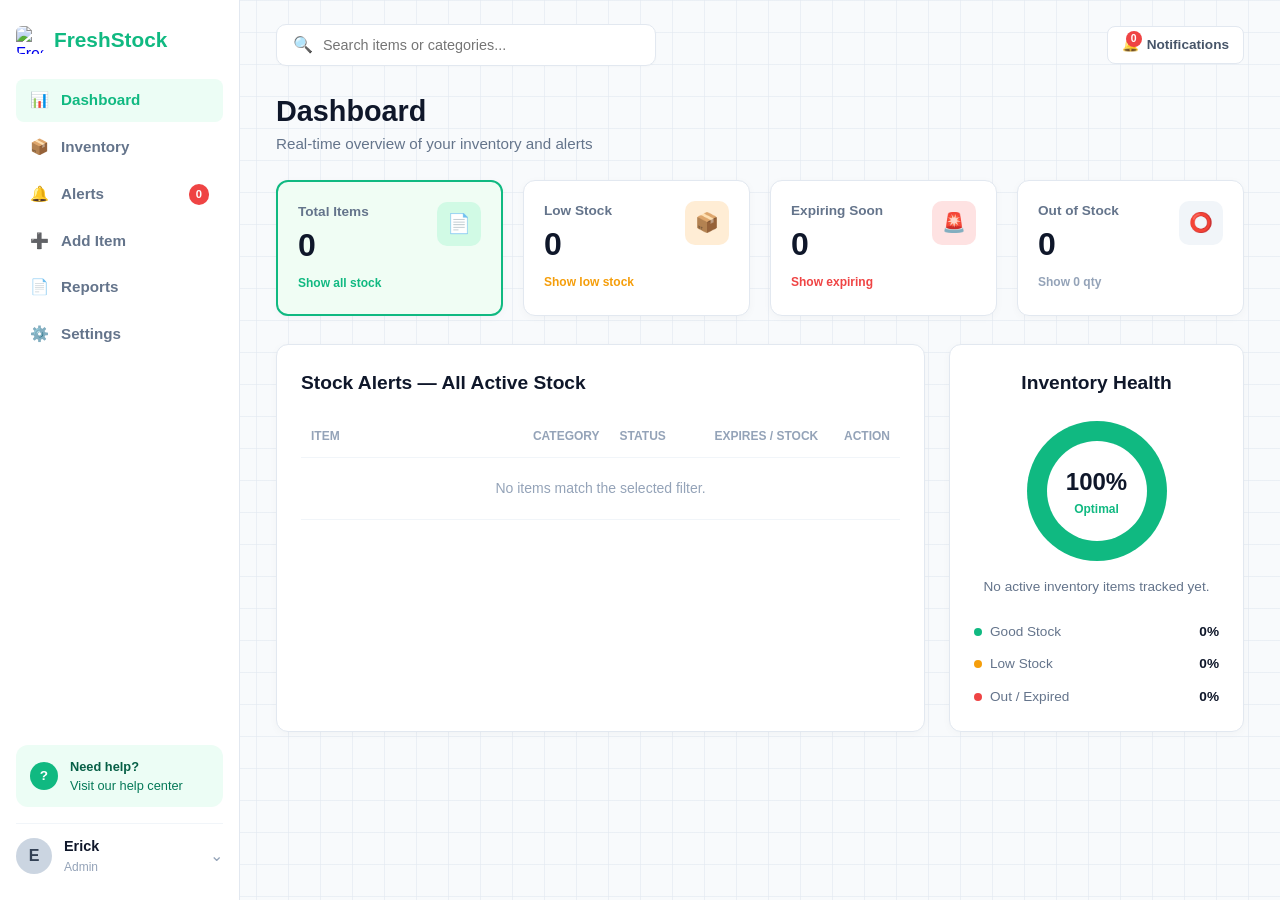
==== commit 4becead9: "feat(branding): update brand logo icon and navigation links across landing and dashboard" ====
--- a/dashboard.html
+++ b/dashboard.html
@@ -15,11 +15,11 @@
     <!-- Left Navigation Sidebar -->
     <aside class="sidebar">
       <div class="sidebar-top">
-        <div class="sidebar-brand">
-          <!-- Favicon logo image -->
+        <!-- Clickable Brand Logo (Routes seamlessly to index.html) -->
+        <a href="index.html" class="sidebar-brand logo-home-btn" title="Return to Landing Page">
           <img src="fresh.png" alt="FreshStock Icon" class="brand-logo-img" />
           <span class="brand-name">FreshStock</span>
-        </div>
+        </a>
 
         <nav class="sidebar-nav">
           <a href="#dashboard" class="nav-item active" data-tab="dashboard">
--- a/style.css
+++ b/style.css
@@ -53,6 +53,17 @@
   padding-bottom: 24px;
 }
 
+.logo-home-btn {
+  text-decoration: none;
+  cursor: pointer;
+  transition: opacity 0.2s ease, transform 0.2s ease;
+}
+
+.logo-home-btn:hover {
+  opacity: 0.85;
+  transform: scale(1.01);
+}
+
 .brand-logo-img {
   width: 28px;
   height: 28px;
@@ -358,7 +369,7 @@
   width: 100%;
   border-collapse: collapse;
   font-size: 0.875rem;
-  table-layout: auto; /* Natural content fitting */
+  table-layout: auto;
 }
 
 .data-table th,
@@ -382,18 +393,18 @@
 }
 
 /* Balanced Column Width Ratios */
-.data-table th:nth-child(1), .data-table td:nth-child(1) { width: 38%; } /* ITEM */
-.data-table th:nth-child(2), .data-table td:nth-child(2) { width: 14%; white-space: nowrap; } /* CATEGORY */
-.data-table th:nth-child(3), .data-table td:nth-child(3) { width: 16%; white-space: nowrap; } /* STATUS */
-.data-table th:nth-child(4), .data-table td:nth-child(4) { width: 20%; white-space: nowrap; } /* EXPIRES / STOCK */
-.data-table th:nth-child(5), .data-table td:nth-child(5) { width: 12%; text-align: right; white-space: nowrap; } /* ACTION */
+.data-table th:nth-child(1), .data-table td:nth-child(1) { width: 38%; }
+.data-table th:nth-child(2), .data-table td:nth-child(2) { width: 14%; white-space: nowrap; }
+.data-table th:nth-child(3), .data-table td:nth-child(3) { width: 16%; white-space: nowrap; }
+.data-table th:nth-child(4), .data-table td:nth-child(4) { width: 20%; white-space: nowrap; }
+.data-table th:nth-child(5), .data-table td:nth-child(5) { width: 12%; text-align: right; white-space: nowrap; }
 
 /* Clean Item Title & Tag Typography */
 .item-title {
   font-weight: 600;
   color: #0f172a;
   display: block;
-  word-wrap: break-word; /* Allows full titles to render without cutoff */
+  word-wrap: break-word;
 }
 
 .category-tag {
